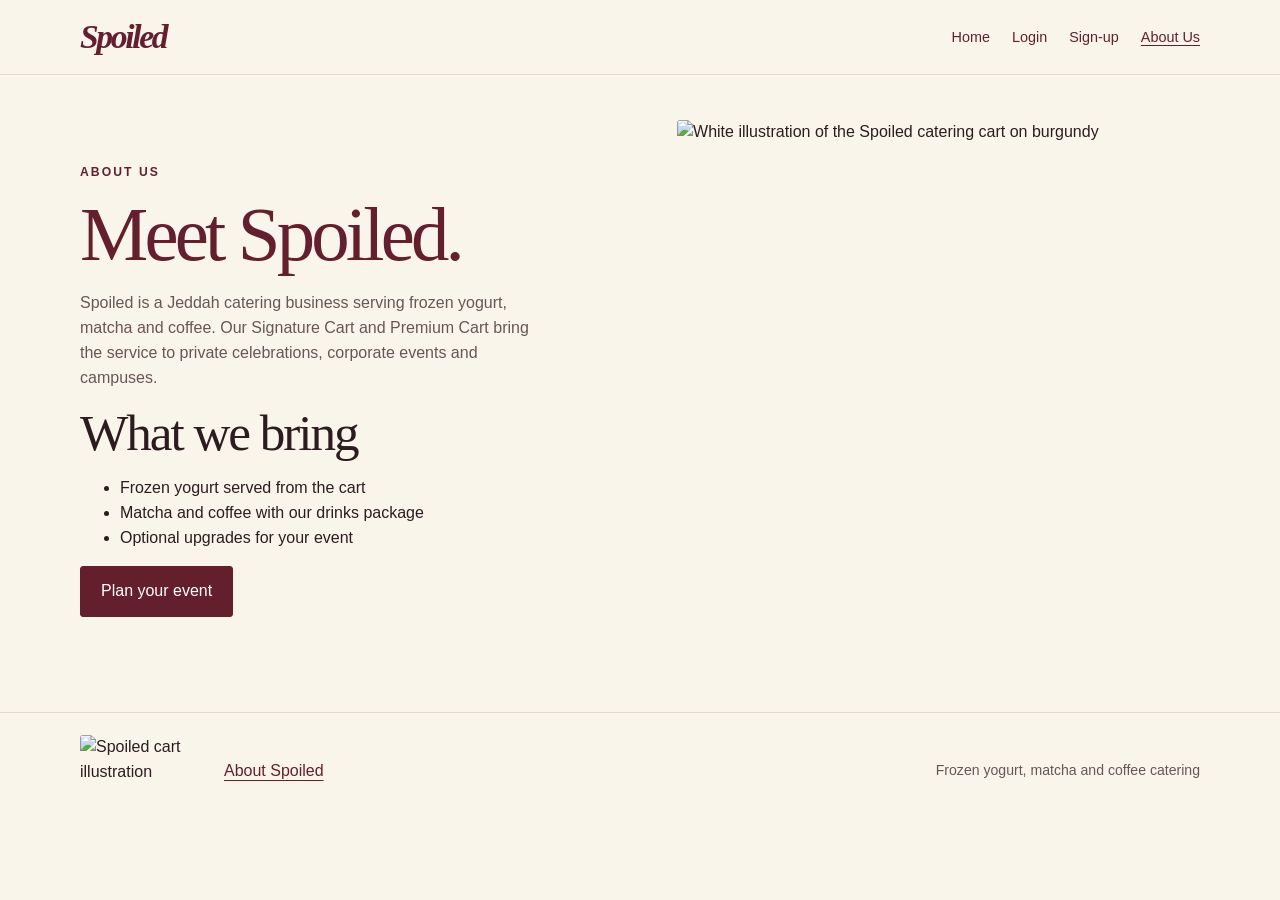
==== about.html @ 935728a0 "Add files via upload" ====
<!doctype html>
<html lang="en">
<head>
  <meta charset="utf-8">
  <meta name="viewport" content="width=device-width, initial-scale=1">
  <title>About Us | Spoiled Catering</title>
  <link rel="stylesheet" href="styles.css">
  <script src="app.js" defer></script>
</head>
<body>
  <header class="site-header">
    <div class="wrap header-row">
      <a class="wordmark" href="index.html">Spoiled</a>
      <nav class="menu" aria-label="Main menu">
        <a href="index.html">Home</a>
        <a href="login.html">Login</a>
        <a href="signup.html">Sign-up</a>
        <a href="about.html" aria-current="page">About Us</a>
      </nav>
    </div>
  </header>
<main>
  <section class="wrap hero">
    <article>
      <p class="eyebrow">About Us</p>
      <h1>Meet Spoiled.</h1>
      <p class="intro">Spoiled is a Jeddah catering business serving frozen yogurt, matcha and coffee. Our Signature Cart and Premium Cart bring the service to private celebrations, corporate events and campuses.</p>
      <h2>What we bring</h2>
      <ul>
        <li>Frozen yogurt served from the cart</li>
        <li>Matcha and coffee with our drinks package</li>
        <li>Optional upgrades for your event</li>
      </ul>
      <a class="button" href="index.html#booking">Plan your event</a>
    </article>
    <img class="hero-image" src="assets/cart.webp" alt="White illustration of the Spoiled catering cart on burgundy">
  </section>
</main>
  <footer class="site-footer">
    <div class="wrap footer-row">
      <div class="footer-brand">
        <img src="assets/cart-badge.webp" width="120" height="72" alt="Spoiled cart illustration" usemap="#spoiled-cart">
        <map name="spoiled-cart" id="spoiled-cart">
          <area shape="rect" coords="0,0,119,71" href="about.html" alt="About Spoiled Catering">
        </map>
        <a href="about.html">About Spoiled</a>
      </div>
      <p class="note">Frozen yogurt, matcha and coffee catering</p>
    </div>
  </footer>
</body>
</html>
---- styles.css ----
:root {
  --cream: #faf5eb;
  --paper: #fffdf8;
  --wine: #641f2c;
  --ink: #2c1c20;
  --muted: #685657;
  --line: #e7d7ce;
}
* { box-sizing: border-box; }
html { scroll-behavior: smooth; }
body { margin: 0; background: var(--cream); color: var(--ink); font: 16px/1.55 Arial, sans-serif; }
a { color: var(--wine); text-underline-offset: .23em; }
a:focus-visible, button:focus-visible, input:focus-visible, select:focus-visible, textarea:focus-visible, area:focus-visible {
  outline: 3px solid #96596a;
  outline-offset: 3px;
}
img { max-width: 100%; }
.wrap { width: min(1120px, calc(100% - 48px)); margin-inline: auto; }
.site-header { position: sticky; top: 0; z-index: 10; background: var(--cream); border-bottom: 1px solid var(--line); }
.header-row, .footer-row { display: flex; align-items: center; justify-content: space-between; gap: 18px; padding-block: 18px; }
.wordmark { font: bold italic 2.1rem Georgia, serif; text-decoration: none; letter-spacing: -.07em; }
.menu { display: flex; flex-wrap: wrap; align-items: center; gap: 22px; }
.menu a { font-size: .9rem; text-decoration: none; }
.menu a[aria-current="page"], .menu a:hover { text-decoration: underline; }
main { min-height: 70vh; }
.hero, .account-layout, .booking-grid { display: grid; grid-template-columns: 1.05fr 1fr; gap: 48px; align-items: center; }
.hero { padding-block: 45px 52px; }
.hero-image { width: 100%; height: clamp(340px, 48vw, 540px); object-fit: cover; object-position: center 66%; border-radius: 3px; display: block; }
.hero-caption { color: var(--muted); margin: 8px 0 0; font-size: .85rem; }
figure { margin: 0; }
.eyebrow { margin: 0 0 13px; font-size: .76rem; letter-spacing: .17em; text-transform: uppercase; font-weight: bold; color: var(--wine); }
h1, h2, h3 { margin: 0 0 14px; line-height: 1.05; font-family: Georgia, serif; font-weight: normal; }
h1 { font-size: clamp(3rem, 6vw, 5.1rem); letter-spacing: -.05em; color: var(--wine); }
h2 { font-size: clamp(2rem, 4vw, 3.2rem); letter-spacing: -.04em; }
h3 { font-size: 1.65rem; }
.intro { color: var(--muted); max-width: 52ch; }
.button { display: inline-block; padding: 12px 20px; border-radius: 3px; border: 1px solid var(--wine); background: var(--wine); color: white; font: inherit; text-decoration: none; cursor: pointer; }
.button:hover { background: #45141e; }
.button.secondary { background: transparent; color: var(--wine); }
.button.secondary:hover { background: #f2e5e0; }
.actions { display: flex; flex-wrap: wrap; align-items: center; gap: 12px; margin-top: 22px; }
.section { padding-block: 48px; border-top: 1px solid var(--line); scroll-margin-top: 105px; }
.table-wrap { overflow-x: auto; }
table { width: 100%; border-collapse: collapse; background: var(--paper); text-align: left; }
caption { text-align: left; color: var(--muted); padding-bottom: 8px; }
th, td { border-bottom: 1px solid var(--line); padding: 14px 16px; }
thead { background: var(--wine); color: white; }
.card { border: 1px solid var(--line); padding: clamp(18px, 3.5vw, 34px); background: var(--paper); box-shadow: 0 12px 30px #541c2510; border-radius: 4px; }
.booking-grid { align-items: start; gap: 26px; }
.field { display: grid; gap: 5px; margin: 0 0 15px; }
.field label { font-size: .9rem; font-weight: bold; }
.field input, .field select { min-width: 0; width: 100%; padding: 11px; border: 1px solid #ad9394; border-radius: 3px; background: white; color: var(--ink); font: inherit; }
.field-pair { display: grid; grid-template-columns: 1fr 1fr; gap: 12px; }
.field [aria-invalid="true"] { border: 2px solid #a22637; }
small, .note { color: var(--muted); font-size: .88rem; }
fieldset { margin: 0; padding: 12px 14px; border: 1px solid var(--line); }
legend { font-weight: bold; font-size: .9rem; }
.check { display: block; margin: 5px 0; }
input[type="checkbox"] { accent-color: var(--wine); }
.preview-image { width: 100%; height: 220px; object-fit: cover; object-position: center 65%; border-radius: 3px; }
.preview-image.cart-image { object-fit: contain; background: var(--wine); }
.summary { margin: 16px 0; }
.summary div { display: flex; justify-content: space-between; gap: 12px; padding: 7px 0; border-bottom: 1px solid var(--line); }
.summary dd { margin: 0; text-align: right; overflow-wrap: anywhere; }
.status { margin-top: 15px; padding: 10px 14px; border-left: 3px solid #53745a; background: #edf2e8; }
.status.error { border-color: #a22637; background: #faecea; }
.status:empty { display: none; }
.account-layout { padding-block: 54px; align-items: start; }
.account-art { width: 100%; max-height: 490px; object-fit: cover; object-position: center 68%; border-radius: 3px; }
.site-footer { border-top: 1px solid var(--line); }
.footer-row { min-height: 116px; }
.footer-brand { display: flex; align-items: center; gap: 12px; }
.footer-brand img { display: block; max-width: none; border-radius: 3px; }
.footer-row p { margin: 0; }
[hidden] { display: none !important; }
@media (max-width: 720px) {
  .wrap { width: calc(100% - 32px); }
  .header-row, .footer-row { flex-wrap: wrap; }
  .menu { gap: 16px; }
  .hero, .account-layout, .booking-grid { grid-template-columns: 1fr; gap: 26px; }
  .hero { padding-block: 34px; }
  .hero-image { height: 365px; }
  th, td { padding: 10px; }
}
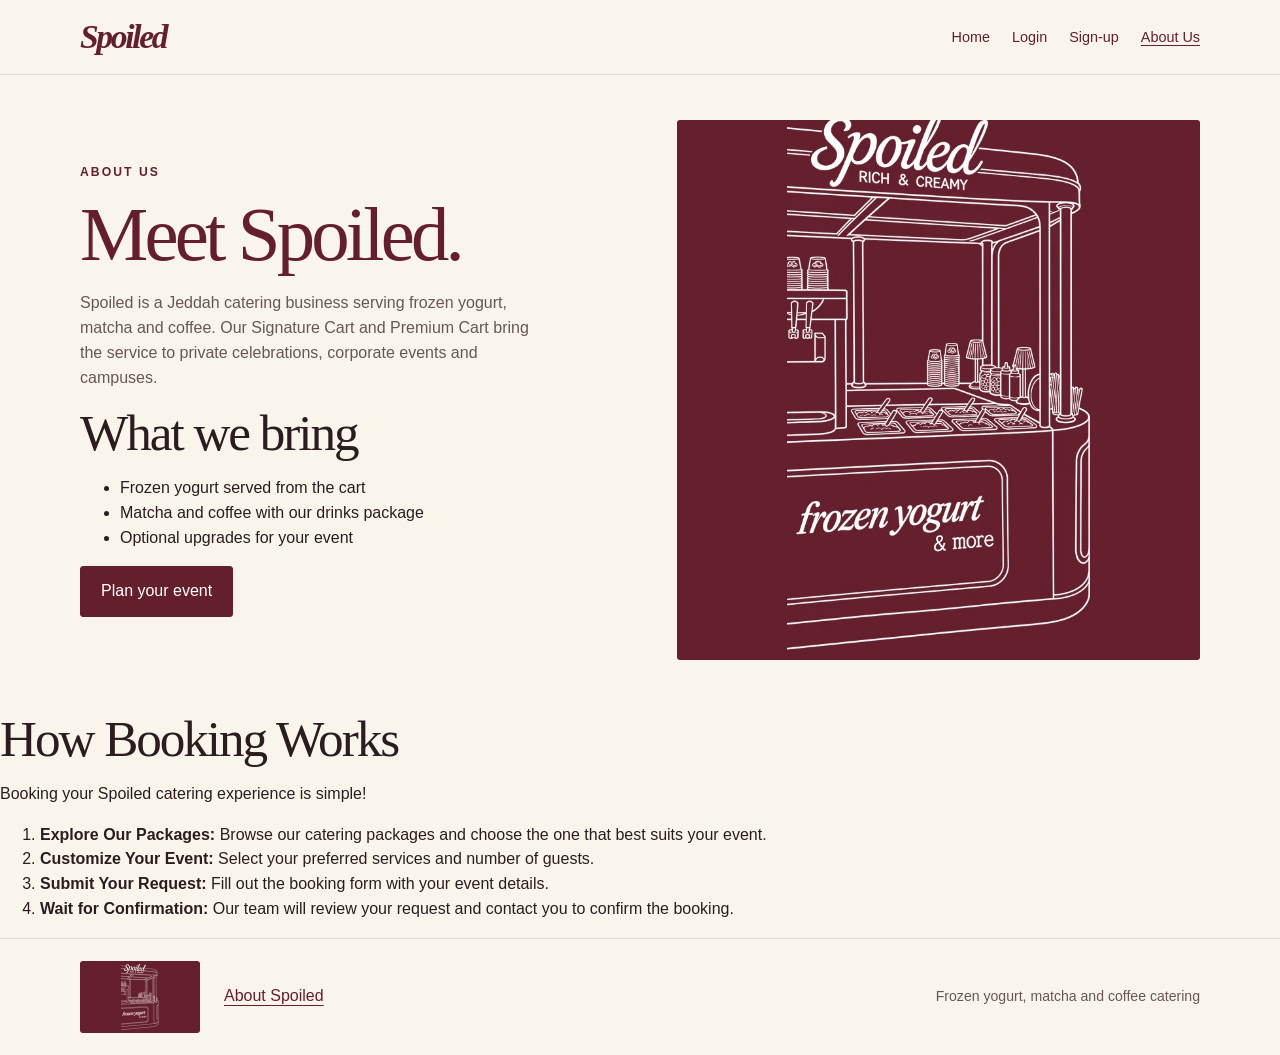
==== commit de53b700: "Added How Booking Works section to About Us page" ====
--- a/about.html
+++ b/about.html
@@ -33,8 +33,36 @@
       </ul>
       <a class="button" href="index.html#booking">Plan your event</a>
     </article>
+    
     <img class="hero-image" src="assets/cart.webp" alt="White illustration of the Spoiled catering cart on burgundy">
   </section>
+  
+<section class="booking-steps">
+  <h2>How Booking Works</h2>
+  <p>Booking your Spoiled catering experience is simple!</p>
+
+  <ol>
+    <li>
+      <strong>Explore Our Packages:</strong>
+      Browse our catering packages and choose the one
+      that best suits your event.
+    </li>
+    <li>
+      <strong>Customize Your Event:</strong>
+      Select your preferred services and number of guests.
+    </li>
+    <li>
+      <strong>Submit Your Request:</strong>
+      Fill out the booking form with your event details.
+    </li>
+    <li>
+      <strong>Wait for Confirmation:</strong>
+      Our team will review your request and contact you
+      to confirm the booking.
+    </li>
+  </ol>
+</section>
+
 </main>
   <footer class="site-footer">
     <div class="wrap footer-row">
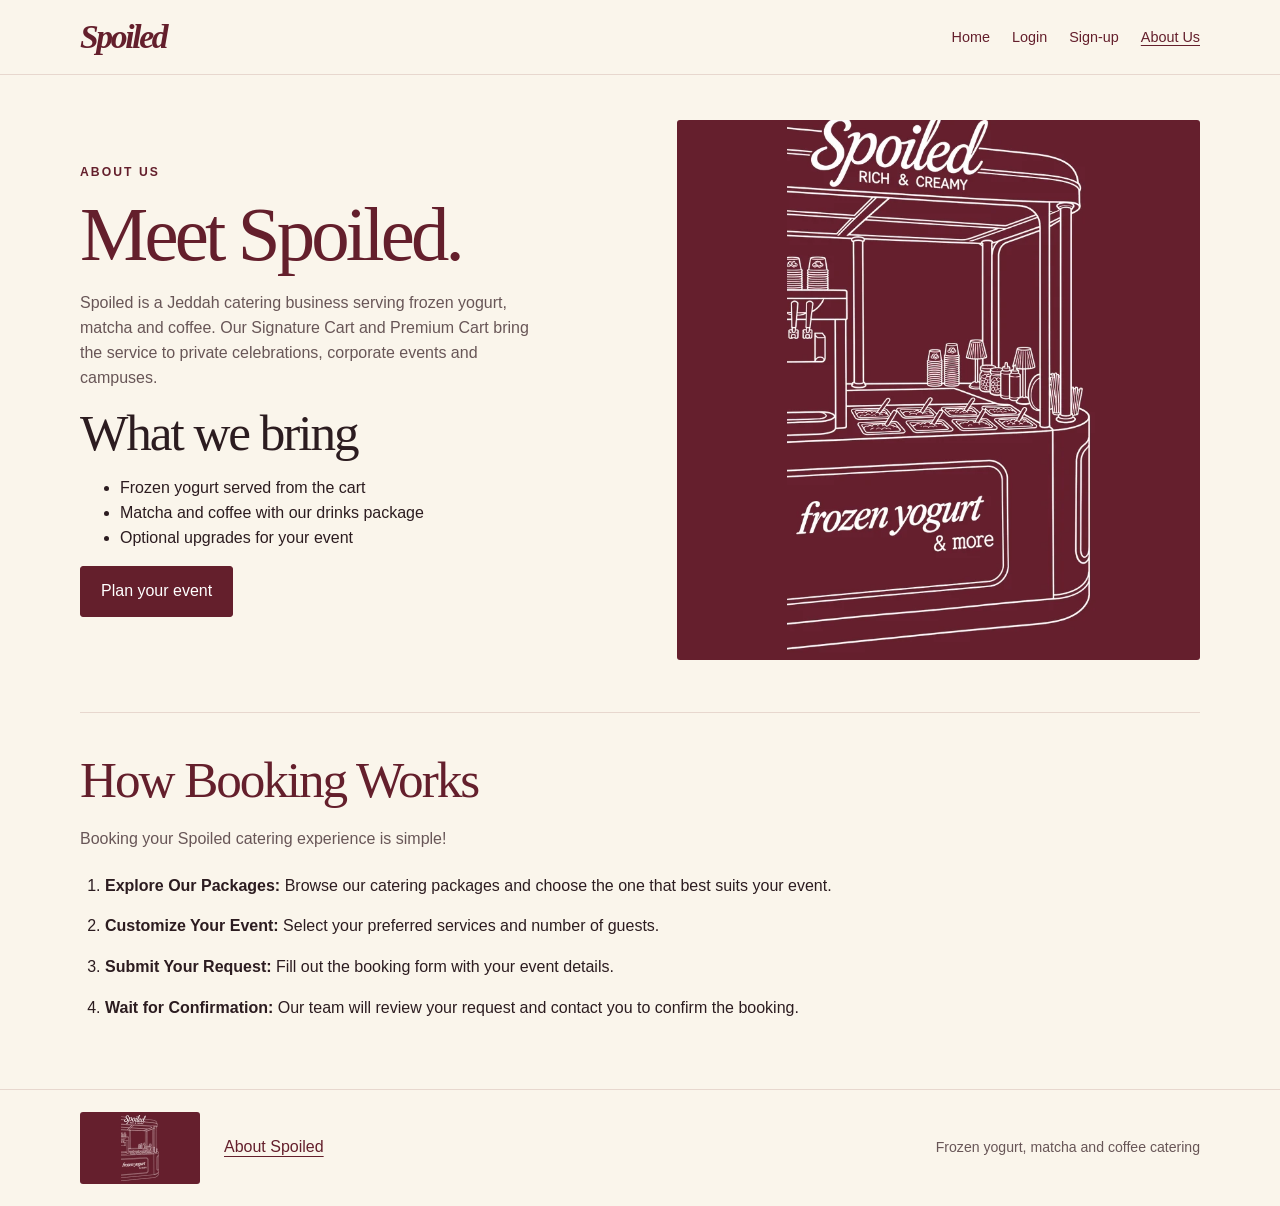
==== commit 4b1159db: "Update about.html" ====
--- a/about.html
+++ b/about.html
@@ -37,7 +37,7 @@
     <img class="hero-image" src="assets/cart.webp" alt="White illustration of the Spoiled catering cart on burgundy">
   </section>
   
-<section class="booking-steps">
+<section class="wrap booking-steps">
   <h2>How Booking Works</h2>
   <p>Booking your Spoiled catering experience is simple!</p>
 
--- a/styles.css
+++ b/styles.css
@@ -82,3 +82,29 @@
   .hero-image { height: 365px; }
   th, td { padding: 10px; }
 }
+
+/* How Booking Works - About Us Page */
+.booking-steps {
+  padding-top: 40px;
+  padding-bottom: 50px;
+  border-top: 1px solid var(--line);
+}
+
+.booking-steps h2 {
+  color: var(--wine);
+  margin-bottom: 20px;
+}
+
+.booking-steps p {
+  color: var(--muted);
+  margin-bottom: 20px;
+}
+
+.booking-steps ol {
+  padding-left: 25px;
+  line-height: 1.8;
+}
+
+.booking-steps li {
+  margin-bottom: 12px;
+}
